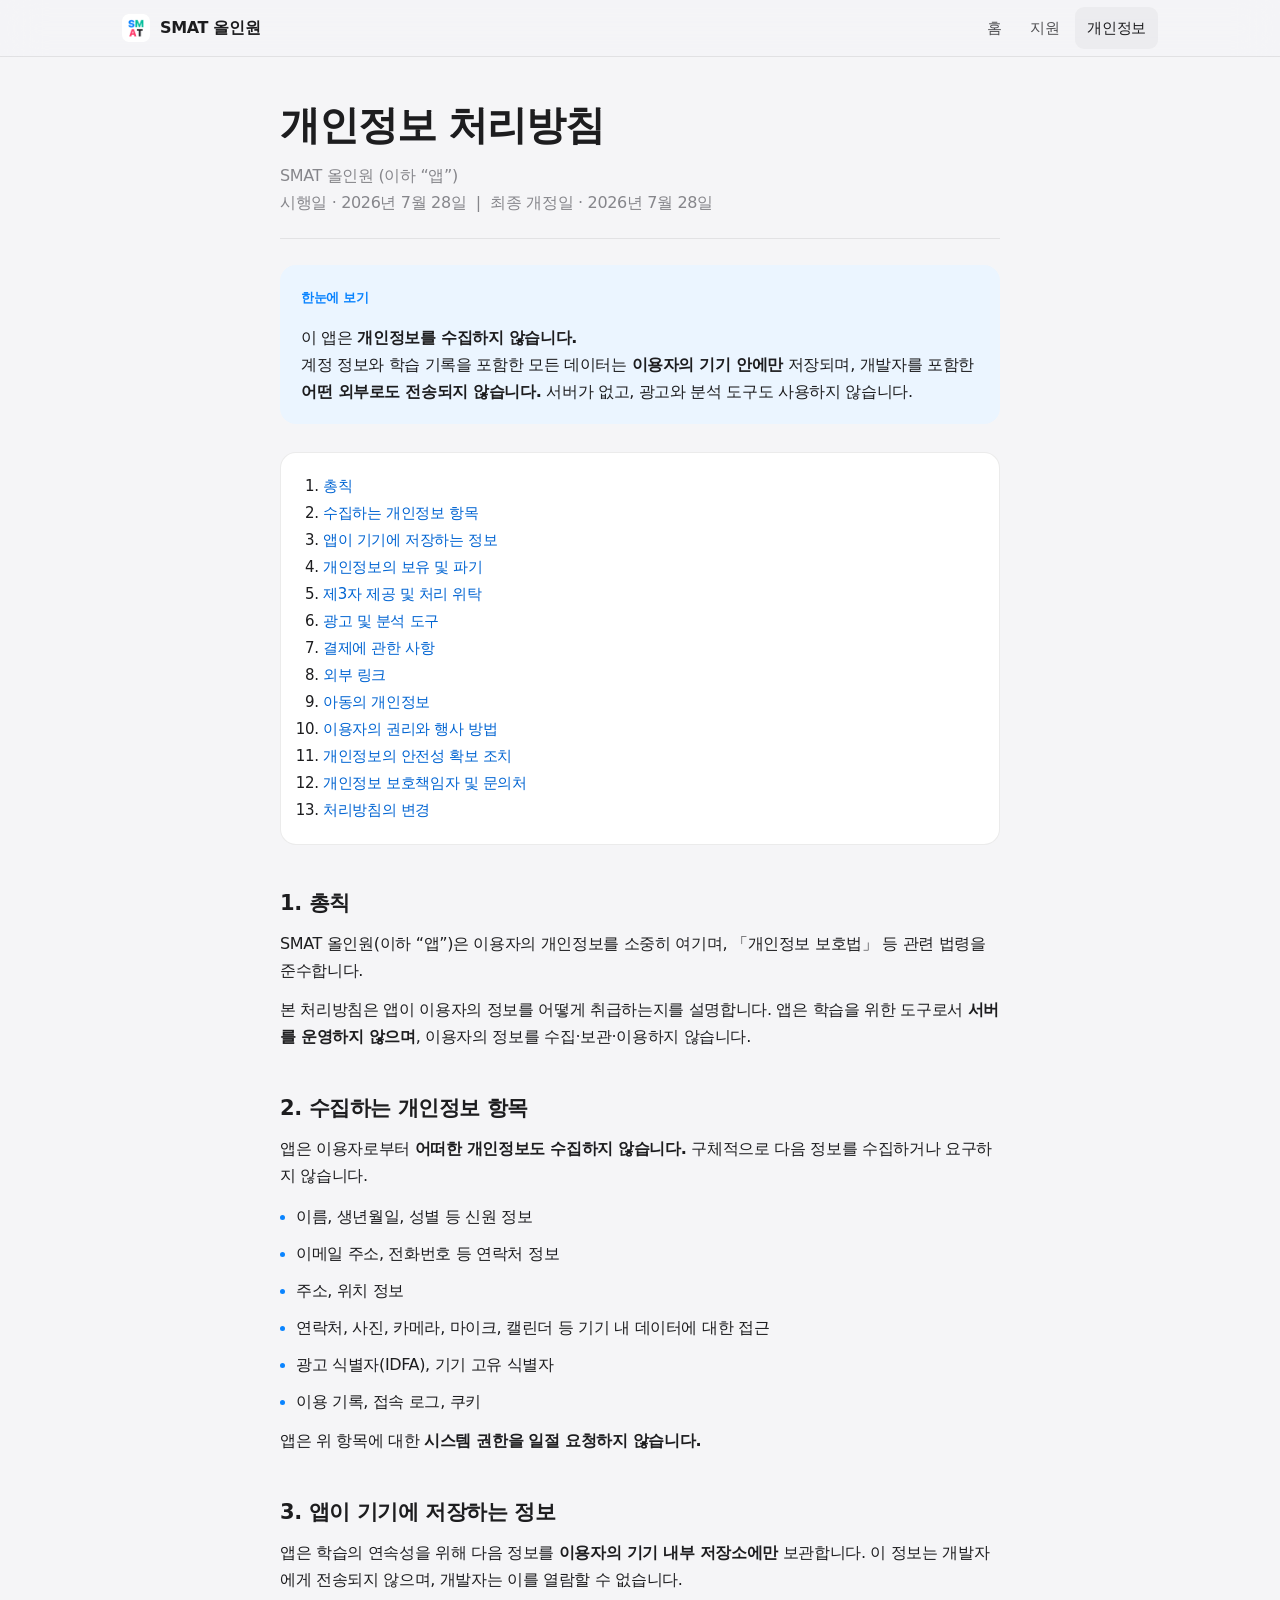
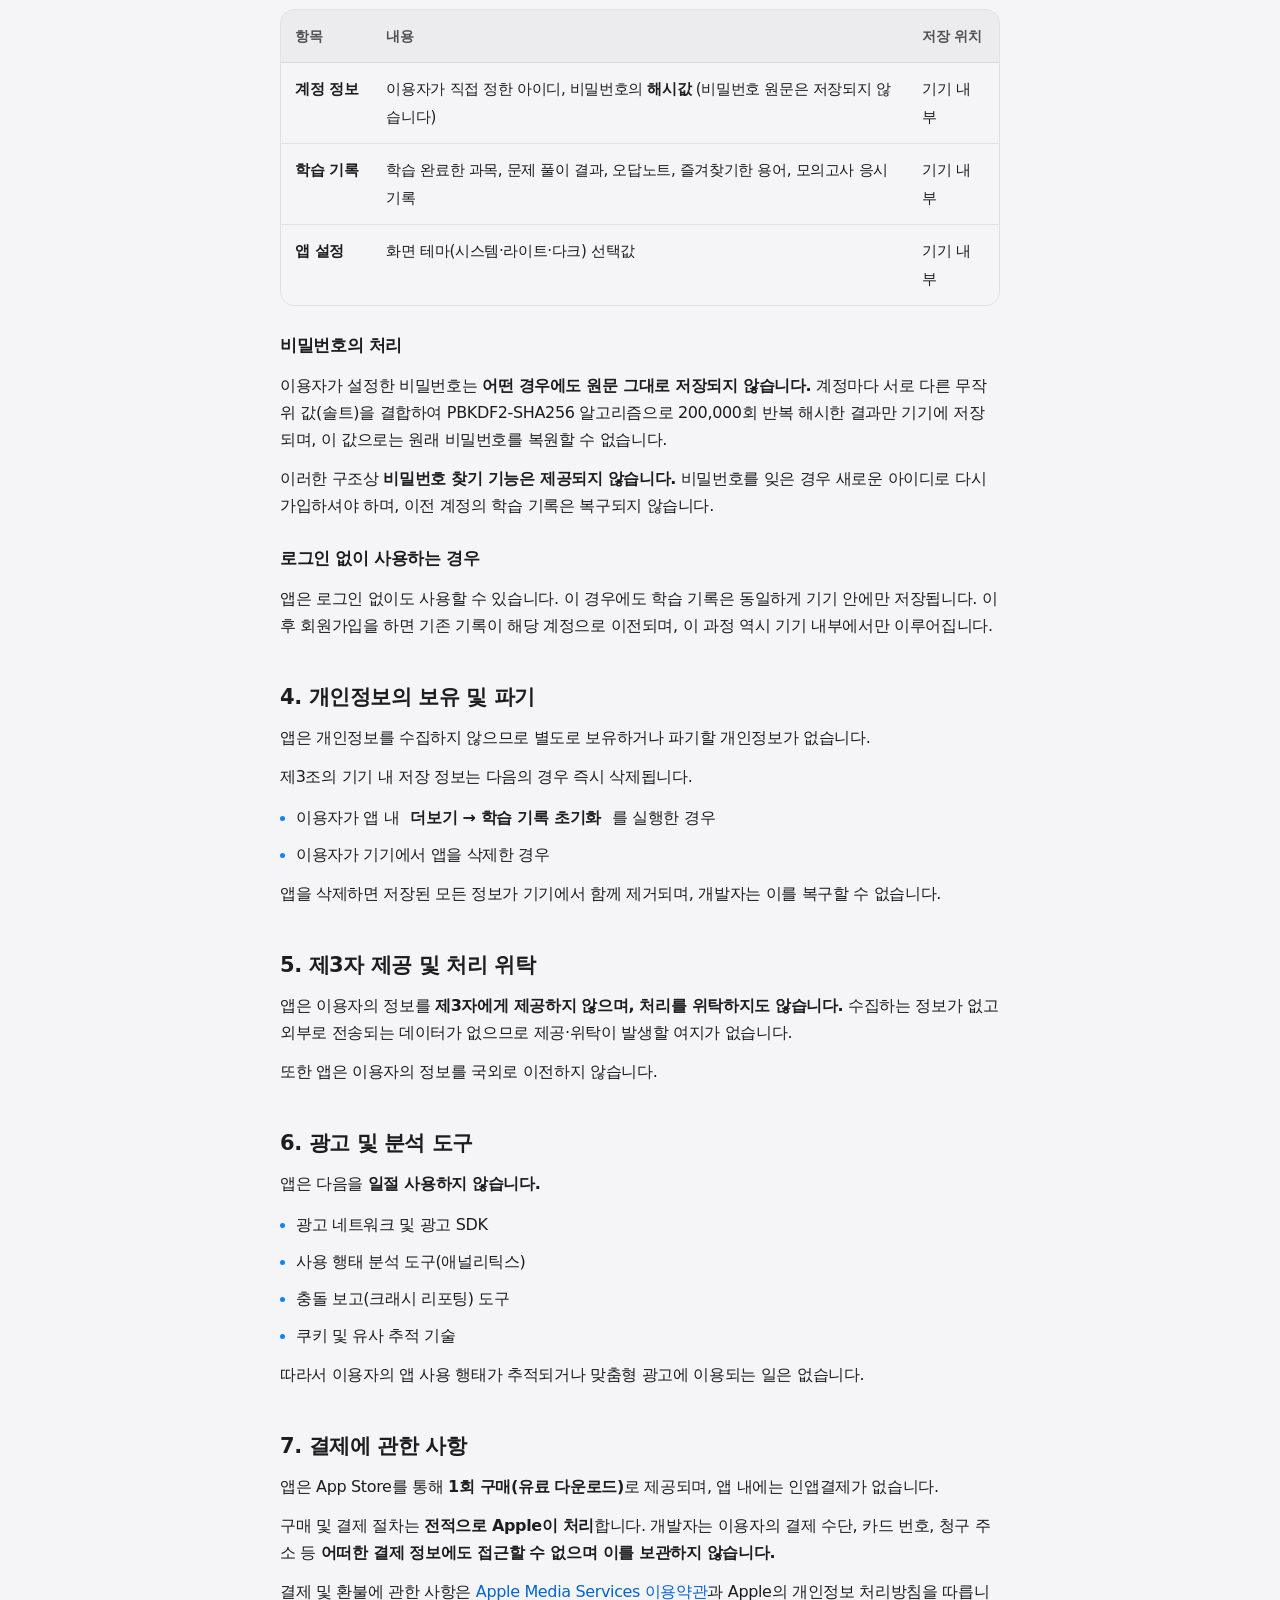
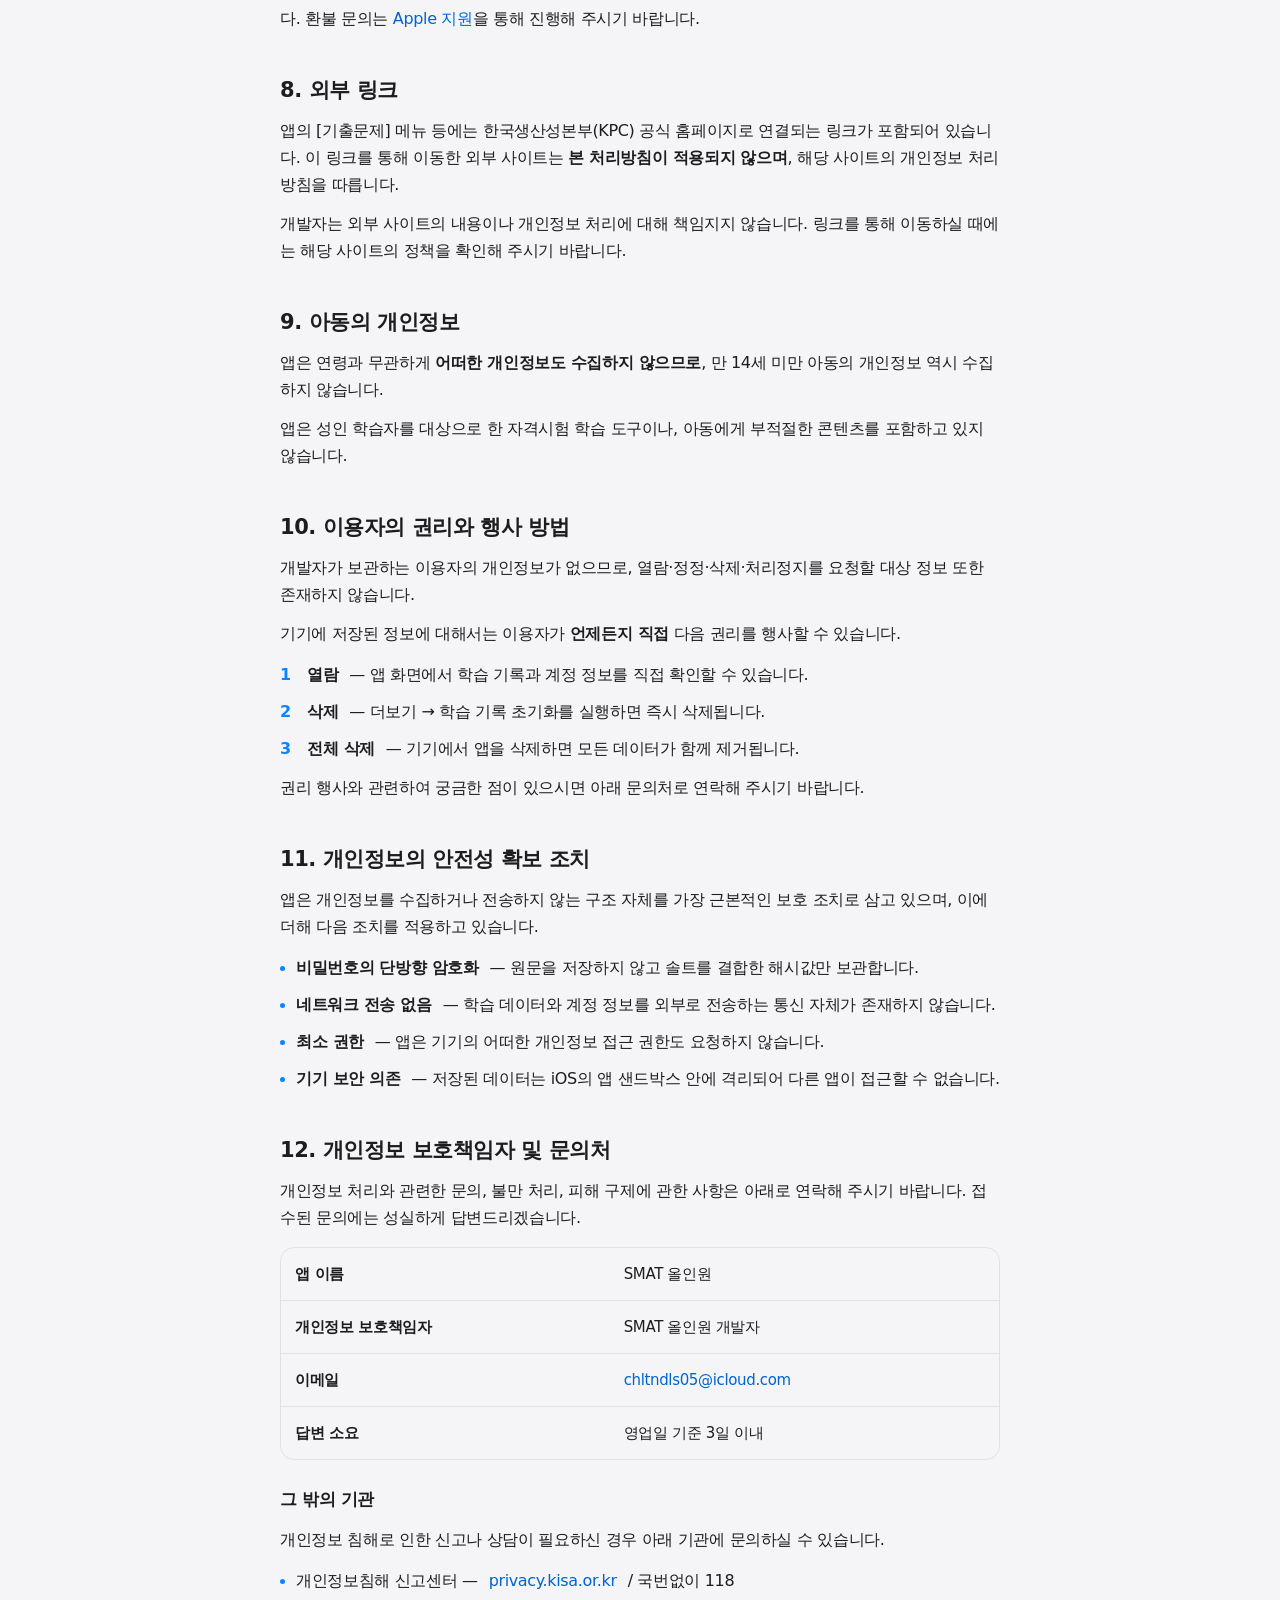
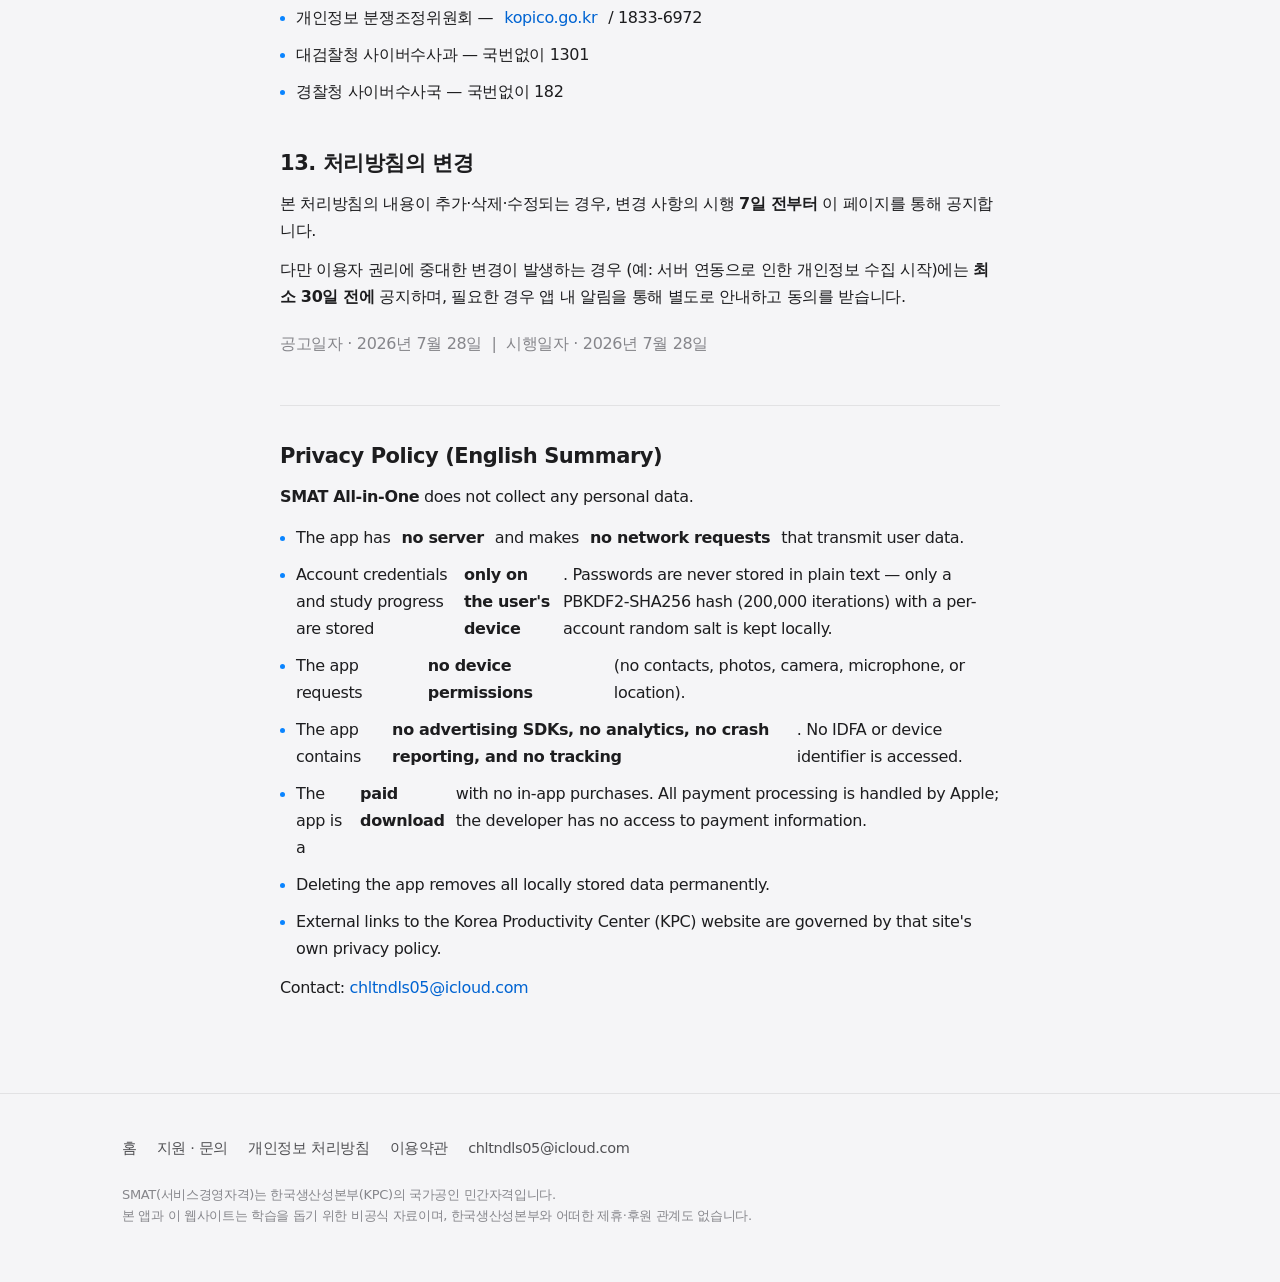
==== privacy.html @ 0e1e21f9 "SMAT 올인원 홈페이지 — 개인정보 처리방침 · 지원 · 이용약관" ====
<!doctype html>
<html lang="ko">
<head>
<meta charset="utf-8">
<meta name="viewport" content="width=device-width, initial-scale=1, viewport-fit=cover">
<title>개인정보 처리방침 — SMAT 올인원</title>
<meta name="description" content="SMAT 올인원 앱의 개인정보 처리방침. 이 앱은 개인정보를 수집하거나 외부로 전송하지 않습니다.">
<link rel="icon" href="assets/icon.png">
<link rel="stylesheet" href="style.css">
</head>
<body>

<header class="hd">
  <div class="hd__in">
    <a class="hd__logo" href="./"><img src="assets/icon.png" alt=""><span>SMAT 올인원</span></a>
    <nav class="hd__nav">
      <a href="./">홈</a>
      <a href="support.html">지원</a>
      <a href="privacy.html" aria-current="page">개인정보</a>
    </nav>
  </div>
</header>

<main class="wrap doc">

  <h1 class="h1">개인정보 처리방침</h1>
  <p class="doc__meta">
    SMAT 올인원 (이하 &ldquo;앱&rdquo;)<br>
    시행일 · 2026년 7월 28일 &nbsp;|&nbsp; 최종 개정일 · 2026년 7월 28일
  </p>

  <div class="note note--blue" style="margin-top:26px">
    <div class="note__t">한눈에 보기</div>
    <p>
      이 앱은 <b>개인정보를 수집하지 않습니다.</b><br>
      계정 정보와 학습 기록을 포함한 모든 데이터는 <b>이용자의 기기 안에만</b> 저장되며,
      개발자를 포함한 <b>어떤 외부로도 전송되지 않습니다.</b> 서버가 없고, 광고와 분석 도구도 사용하지 않습니다.
    </p>
  </div>

  <div class="toc">
    <ol>
      <li><a href="#a1">총칙</a></li>
      <li><a href="#a2">수집하는 개인정보 항목</a></li>
      <li><a href="#a3">앱이 기기에 저장하는 정보</a></li>
      <li><a href="#a4">개인정보의 보유 및 파기</a></li>
      <li><a href="#a5">제3자 제공 및 처리 위탁</a></li>
      <li><a href="#a6">광고 및 분석 도구</a></li>
      <li><a href="#a7">결제에 관한 사항</a></li>
      <li><a href="#a8">외부 링크</a></li>
      <li><a href="#a9">아동의 개인정보</a></li>
      <li><a href="#a10">이용자의 권리와 행사 방법</a></li>
      <li><a href="#a11">개인정보의 안전성 확보 조치</a></li>
      <li><a href="#a12">개인정보 보호책임자 및 문의처</a></li>
      <li><a href="#a13">처리방침의 변경</a></li>
    </ol>
  </div>

  <h2 id="a1">1. 총칙</h2>
  <p>
    SMAT 올인원(이하 &ldquo;앱&rdquo;)은 이용자의 개인정보를 소중히 여기며,
    「개인정보 보호법」 등 관련 법령을 준수합니다.
  </p>
  <p>
    본 처리방침은 앱이 이용자의 정보를 어떻게 취급하는지를 설명합니다.
    앱은 학습을 위한 도구로서 <b>서버를 운영하지 않으며</b>, 이용자의 정보를 수집·보관·이용하지 않습니다.
  </p>

  <h2 id="a2">2. 수집하는 개인정보 항목</h2>
  <p>
    앱은 이용자로부터 <b>어떠한 개인정보도 수집하지 않습니다.</b>
    구체적으로 다음 정보를 수집하거나 요구하지 않습니다.
  </p>
  <ul class="list">
    <li>이름, 생년월일, 성별 등 신원 정보</li>
    <li>이메일 주소, 전화번호 등 연락처 정보</li>
    <li>주소, 위치 정보</li>
    <li>연락처, 사진, 카메라, 마이크, 캘린더 등 기기 내 데이터에 대한 접근</li>
    <li>광고 식별자(IDFA), 기기 고유 식별자</li>
    <li>이용 기록, 접속 로그, 쿠키</li>
  </ul>
  <p>
    앱은 위 항목에 대한 <b>시스템 권한을 일절 요청하지 않습니다.</b>
  </p>

  <h2 id="a3">3. 앱이 기기에 저장하는 정보</h2>
  <p>
    앱은 학습의 연속성을 위해 다음 정보를 <b>이용자의 기기 내부 저장소에만</b> 보관합니다.
    이 정보는 개발자에게 전송되지 않으며, 개발자는 이를 열람할 수 없습니다.
  </p>

  <div class="tblwrap">
    <table class="tbl">
      <thead><tr><th>항목</th><th>내용</th><th>저장 위치</th></tr></thead>
      <tbody>
        <tr>
          <td>계정 정보</td>
          <td>이용자가 직접 정한 아이디, 비밀번호의 <b>해시값</b>
              (비밀번호 원문은 저장되지 않습니다)</td>
          <td>기기 내부</td>
        </tr>
        <tr>
          <td>학습 기록</td>
          <td>학습 완료한 과목, 문제 풀이 결과, 오답노트, 즐겨찾기한 용어, 모의고사 응시 기록</td>
          <td>기기 내부</td>
        </tr>
        <tr>
          <td>앱 설정</td>
          <td>화면 테마(시스템·라이트·다크) 선택값</td>
          <td>기기 내부</td>
        </tr>
      </tbody>
    </table>
  </div>

  <h3>비밀번호의 처리</h3>
  <p>
    이용자가 설정한 비밀번호는 <b>어떤 경우에도 원문 그대로 저장되지 않습니다.</b>
    계정마다 서로 다른 무작위 값(솔트)을 결합하여 PBKDF2-SHA256 알고리즘으로
    200,000회 반복 해시한 결과만 기기에 저장되며, 이 값으로는 원래 비밀번호를 복원할 수 없습니다.
  </p>
  <p>
    이러한 구조상 <b>비밀번호 찾기 기능은 제공되지 않습니다.</b>
    비밀번호를 잊은 경우 새로운 아이디로 다시 가입하셔야 하며, 이전 계정의 학습 기록은 복구되지 않습니다.
  </p>

  <h3>로그인 없이 사용하는 경우</h3>
  <p>
    앱은 로그인 없이도 사용할 수 있습니다. 이 경우에도 학습 기록은 동일하게 기기 안에만 저장됩니다.
    이후 회원가입을 하면 기존 기록이 해당 계정으로 이전되며, 이 과정 역시 기기 내부에서만 이루어집니다.
  </p>

  <h2 id="a4">4. 개인정보의 보유 및 파기</h2>
  <p>
    앱은 개인정보를 수집하지 않으므로 별도로 보유하거나 파기할 개인정보가 없습니다.
  </p>
  <p>
    제3조의 기기 내 저장 정보는 다음의 경우 즉시 삭제됩니다.
  </p>
  <ul class="list">
    <li>이용자가 앱 내 <b>더보기 &rarr; 학습 기록 초기화</b>를 실행한 경우</li>
    <li>이용자가 기기에서 앱을 삭제한 경우</li>
  </ul>
  <p>
    앱을 삭제하면 저장된 모든 정보가 기기에서 함께 제거되며, 개발자는 이를 복구할 수 없습니다.
  </p>

  <h2 id="a5">5. 제3자 제공 및 처리 위탁</h2>
  <p>
    앱은 이용자의 정보를 <b>제3자에게 제공하지 않으며, 처리를 위탁하지도 않습니다.</b>
    수집하는 정보가 없고 외부로 전송되는 데이터가 없으므로 제공·위탁이 발생할 여지가 없습니다.
  </p>
  <p>
    또한 앱은 이용자의 정보를 국외로 이전하지 않습니다.
  </p>

  <h2 id="a6">6. 광고 및 분석 도구</h2>
  <p>
    앱은 다음을 <b>일절 사용하지 않습니다.</b>
  </p>
  <ul class="list">
    <li>광고 네트워크 및 광고 SDK</li>
    <li>사용 행태 분석 도구(애널리틱스)</li>
    <li>충돌 보고(크래시 리포팅) 도구</li>
    <li>쿠키 및 유사 추적 기술</li>
  </ul>
  <p>
    따라서 이용자의 앱 사용 행태가 추적되거나 맞춤형 광고에 이용되는 일은 없습니다.
  </p>

  <h2 id="a7">7. 결제에 관한 사항</h2>
  <p>
    앱은 App Store를 통해 <b>1회 구매(유료 다운로드)</b>로 제공되며, 앱 내에는 인앱결제가 없습니다.
  </p>
  <p>
    구매 및 결제 절차는 <b>전적으로 Apple이 처리</b>합니다.
    개발자는 이용자의 결제 수단, 카드 번호, 청구 주소 등
    <b>어떠한 결제 정보에도 접근할 수 없으며 이를 보관하지 않습니다.</b>
  </p>
  <p>
    결제 및 환불에 관한 사항은
    <a href="https://www.apple.com/legal/internet-services/itunes/" target="_blank" rel="noopener noreferrer">Apple Media Services 이용약관</a>과
    Apple의 개인정보 처리방침을 따릅니다.
    환불 문의는 <a href="https://reportaproblem.apple.com/" target="_blank" rel="noopener noreferrer">Apple 지원</a>을 통해 진행해 주시기 바랍니다.
  </p>

  <h2 id="a8">8. 외부 링크</h2>
  <p>
    앱의 [기출문제] 메뉴 등에는 한국생산성본부(KPC) 공식 홈페이지로 연결되는 링크가 포함되어 있습니다.
    이 링크를 통해 이동한 외부 사이트는 <b>본 처리방침이 적용되지 않으며</b>,
    해당 사이트의 개인정보 처리방침을 따릅니다.
  </p>
  <p>
    개발자는 외부 사이트의 내용이나 개인정보 처리에 대해 책임지지 않습니다.
    링크를 통해 이동하실 때에는 해당 사이트의 정책을 확인해 주시기 바랍니다.
  </p>

  <h2 id="a9">9. 아동의 개인정보</h2>
  <p>
    앱은 연령과 무관하게 <b>어떠한 개인정보도 수집하지 않으므로</b>,
    만 14세 미만 아동의 개인정보 역시 수집하지 않습니다.
  </p>
  <p>
    앱은 성인 학습자를 대상으로 한 자격시험 학습 도구이나,
    아동에게 부적절한 콘텐츠를 포함하고 있지 않습니다.
  </p>

  <h2 id="a10">10. 이용자의 권리와 행사 방법</h2>
  <p>
    개발자가 보관하는 이용자의 개인정보가 없으므로,
    열람·정정·삭제·처리정지를 요청할 대상 정보 또한 존재하지 않습니다.
  </p>
  <p>
    기기에 저장된 정보에 대해서는 이용자가 <b>언제든지 직접</b> 다음 권리를 행사할 수 있습니다.
  </p>
  <ul class="list list--num">
    <li><b>열람</b> — 앱 화면에서 학습 기록과 계정 정보를 직접 확인할 수 있습니다.</li>
    <li><b>삭제</b> — 더보기 &rarr; 학습 기록 초기화를 실행하면 즉시 삭제됩니다.</li>
    <li><b>전체 삭제</b> — 기기에서 앱을 삭제하면 모든 데이터가 함께 제거됩니다.</li>
  </ul>
  <p>
    권리 행사와 관련하여 궁금한 점이 있으시면 아래 문의처로 연락해 주시기 바랍니다.
  </p>

  <h2 id="a11">11. 개인정보의 안전성 확보 조치</h2>
  <p>
    앱은 개인정보를 수집하거나 전송하지 않는 구조 자체를 가장 근본적인 보호 조치로 삼고 있으며,
    이에 더해 다음 조치를 적용하고 있습니다.
  </p>
  <ul class="list">
    <li><b>비밀번호의 단방향 암호화</b> — 원문을 저장하지 않고 솔트를 결합한 해시값만 보관합니다.</li>
    <li><b>네트워크 전송 없음</b> — 학습 데이터와 계정 정보를 외부로 전송하는 통신 자체가 존재하지 않습니다.</li>
    <li><b>최소 권한</b> — 앱은 기기의 어떠한 개인정보 접근 권한도 요청하지 않습니다.</li>
    <li><b>기기 보안 의존</b> — 저장된 데이터는 iOS의 앱 샌드박스 안에 격리되어 다른 앱이 접근할 수 없습니다.</li>
  </ul>

  <h2 id="a12">12. 개인정보 보호책임자 및 문의처</h2>
  <p>
    개인정보 처리와 관련한 문의, 불만 처리, 피해 구제에 관한 사항은 아래로 연락해 주시기 바랍니다.
    접수된 문의에는 성실하게 답변드리겠습니다.
  </p>

  <div class="tblwrap">
    <table class="tbl">
      <tbody>
        <tr><td>앱 이름</td><td>SMAT 올인원</td></tr>
        <tr><td>개인정보 보호책임자</td><td>SMAT 올인원 개발자</td></tr>
        <tr><td>이메일</td><td><a href="mailto:chltndls05@icloud.com">chltndls05@icloud.com</a></td></tr>
        <tr><td>답변 소요</td><td>영업일 기준 3일 이내</td></tr>
      </tbody>
    </table>
  </div>

  <h3>그 밖의 기관</h3>
  <p>
    개인정보 침해로 인한 신고나 상담이 필요하신 경우 아래 기관에 문의하실 수 있습니다.
  </p>
  <ul class="list">
    <li>개인정보침해 신고센터 — <a href="https://privacy.kisa.or.kr" target="_blank" rel="noopener noreferrer">privacy.kisa.or.kr</a> / 국번없이 118</li>
    <li>개인정보 분쟁조정위원회 — <a href="https://www.kopico.go.kr" target="_blank" rel="noopener noreferrer">kopico.go.kr</a> / 1833-6972</li>
    <li>대검찰청 사이버수사과 — 국번없이 1301</li>
    <li>경찰청 사이버수사국 — 국번없이 182</li>
  </ul>

  <h2 id="a13">13. 처리방침의 변경</h2>
  <p>
    본 처리방침의 내용이 추가·삭제·수정되는 경우,
    변경 사항의 시행 <b>7일 전부터</b> 이 페이지를 통해 공지합니다.
  </p>
  <p>
    다만 이용자 권리에 중대한 변경이 발생하는 경우
    (예: 서버 연동으로 인한 개인정보 수집 시작)에는 <b>최소 30일 전에</b> 공지하며,
    필요한 경우 앱 내 알림을 통해 별도로 안내하고 동의를 받습니다.
  </p>
  <p class="small muted" style="margin-top:20px">
    공고일자 · 2026년 7월 28일 &nbsp;|&nbsp; 시행일자 · 2026년 7월 28일
  </p>

  <hr style="border:0;border-top:1px solid var(--hairline);margin:48px 0 0">

  <h2 id="en" style="margin-top:36px">Privacy Policy (English Summary)</h2>
  <p>
    <b>SMAT All-in-One</b> does not collect any personal data.
  </p>
  <ul class="list">
    <li>The app has <b>no server</b> and makes <b>no network requests</b> that transmit user data.</li>
    <li>Account credentials and study progress are stored <b>only on the user's device</b>.
        Passwords are never stored in plain text &mdash; only a PBKDF2-SHA256 hash (200,000 iterations)
        with a per-account random salt is kept locally.</li>
    <li>The app requests <b>no device permissions</b> (no contacts, photos, camera, microphone, or location).</li>
    <li>The app contains <b>no advertising SDKs, no analytics, no crash reporting, and no tracking</b>.
        No IDFA or device identifier is accessed.</li>
    <li>The app is a <b>paid download</b> with no in-app purchases. All payment processing is handled by Apple;
        the developer has no access to payment information.</li>
    <li>Deleting the app removes all locally stored data permanently.</li>
    <li>External links to the Korea Productivity Center (KPC) website are governed by that site's own privacy policy.</li>
  </ul>
  <p>
    Contact: <a href="mailto:chltndls05@icloud.com">chltndls05@icloud.com</a>
  </p>

</main>

<footer class="ft">
  <div class="wrap wrap--wide">
    <nav class="ft__nav">
      <a href="./">홈</a>
      <a href="support.html">지원 · 문의</a>
      <a href="privacy.html">개인정보 처리방침</a>
      <a href="terms.html">이용약관</a>
      <a href="mailto:chltndls05@icloud.com">chltndls05@icloud.com</a>
    </nav>
    <p class="ft__legal">
      SMAT(서비스경영자격)는 한국생산성본부(KPC)의 국가공인 민간자격입니다.<br>
      본 앱과 이 웹사이트는 학습을 돕기 위한 비공식 자료이며, 한국생산성본부와 어떠한 제휴·후원 관계도 없습니다.
    </p>
  </div>
</footer>

</body>
</html>
---- style.css ----
/* ============================================================
   SMAT 올인원 — 공식 홈페이지
   앱과 같은 디자인 토큰 (Apple HIG 기반)
   ============================================================ */

:root {
  --canvas: #f5f5f7;
  --surface: #ffffff;
  --fg: #1d1d1f;
  --secondary: #515154;
  --muted: #86868b;
  --link: #0064d2;
  --hairline: rgba(0, 0, 0, 0.08);
  --fill-quiet: rgba(120, 120, 128, 0.07);

  --blue: #0a84ff;
  --mint: #009b7e;
  --coral: #ff3b6b;

  --measure: 720px;
  --wide: 1080px;

  --font: -apple-system, BlinkMacSystemFont, "SF Pro Text", "Pretendard Variable",
    Pretendard, "Apple SD Gothic Neo", "Noto Sans KR", system-ui, sans-serif;
}

@media (prefers-color-scheme: dark) {
  :root {
    --canvas: #000000;
    --surface: #1c1c1e;
    --fg: #f5f5f7;
    --secondary: #aeaeb2;
    --muted: #8e8e93;
    --link: #6bb6ff;
    --hairline: rgba(255, 255, 255, 0.1);
    --fill-quiet: rgba(120, 120, 128, 0.18);
    --mint: #00b895;
  }
}

*, *::before, *::after { box-sizing: border-box; }
html { -webkit-text-size-adjust: 100%; scroll-behavior: smooth; }
body {
  margin: 0;
  font-family: var(--font);
  font-size: 17px;
  line-height: 28px;
  letter-spacing: -0.35px;
  color: var(--fg);
  background: var(--canvas);
  -webkit-font-smoothing: antialiased;
}
h1, h2, h3, h4, p, ul, ol, dl, dd { margin: 0; }
ul, ol { padding-left: 0; }
a { color: var(--link); text-decoration: none; }
a:hover { text-decoration: underline; }
img { max-width: 100%; height: auto; display: block; }
:focus-visible { outline: 2.5px solid var(--blue); outline-offset: 3px; border-radius: 6px; }

/* ── 레이아웃 ── */
.wrap { max-width: var(--measure); margin: 0 auto; padding: 0 22px; }
.wrap--wide { max-width: var(--wide); }
.section { padding: 64px 0; }
.section--tight { padding: 40px 0; }

/* ── 헤더 ── */
.hd {
  position: sticky; top: 0; z-index: 20;
  background: color-mix(in srgb, var(--canvas) 82%, transparent);
  backdrop-filter: saturate(180%) blur(20px);
  -webkit-backdrop-filter: saturate(180%) blur(20px);
  border-bottom: 1px solid var(--hairline);
}
.hd__in {
  max-width: var(--wide); margin: 0 auto; padding: 0 22px;
  height: 56px; display: flex; align-items: center; gap: 10px;
}
.hd__logo { display: flex; align-items: center; gap: 10px; color: var(--fg); font-weight: 600; font-size: 16px; }
.hd__logo:hover { text-decoration: none; }
.hd__logo img { width: 28px; height: 28px; border-radius: 7px; }
.hd__nav { margin-left: auto; display: flex; gap: 4px; }
.hd__nav a {
  padding: 7px 12px; border-radius: 9px; font-size: 14.5px;
  color: var(--secondary); font-weight: 500;
}
.hd__nav a:hover { background: var(--fill-quiet); text-decoration: none; color: var(--fg); }
.hd__nav a[aria-current] { color: var(--fg); background: var(--fill-quiet); }

/* ── 타이포 ── */
.h1 { font-size: 40px; line-height: 49px; font-weight: 700; letter-spacing: -1.1px; }
.h2 { font-size: 26px; line-height: 34px; font-weight: 700; letter-spacing: -0.6px; margin-top: 48px; }
.h3 { font-size: 18px; line-height: 26px; font-weight: 600; letter-spacing: -0.35px; margin-top: 30px; }
.lead { font-size: 19px; line-height: 31px; color: var(--secondary); }
.small { font-size: 14.5px; line-height: 23px; }
.muted { color: var(--muted); }
p + p, p + ul, ul + p, .h3 + p, p + .note { margin-top: 14px; }
.h2 + p, .h2 + ul { margin-top: 14px; }

/* ── 본문 목록 ── */
.list { display: flex; flex-direction: column; gap: 10px; margin-top: 14px; list-style: none; }
.list li { display: flex; gap: 11px; }
.list li::before {
  content: ""; flex: none; width: 5px; height: 5px; border-radius: 50%;
  background: var(--blue); margin-top: 12px;
}
.list--num { counter-reset: n; }
.list--num li::before {
  counter-increment: n; content: counter(n); width: auto; height: auto;
  background: none; color: var(--blue); font-weight: 700; margin-top: 0; min-width: 16px;
}

/* ── 히어로 ── */
.hero { padding: 72px 0 40px; text-align: center; }
.hero__icon { width: 96px; height: 96px; border-radius: 22px; margin: 0 auto 26px; box-shadow: 0 6px 24px rgba(0,0,0,.1); }
.hero__title { font-size: 46px; line-height: 54px; font-weight: 700; letter-spacing: -1.4px; }
.hero__sub { margin-top: 16px; font-size: 19px; line-height: 30px; color: var(--secondary); }
.hero__price {
  display: inline-flex; align-items: baseline; gap: 8px; margin-top: 26px;
  padding: 9px 18px; border-radius: 999px; background: var(--surface);
  border: 1px solid var(--hairline); font-size: 15px; color: var(--secondary);
}
.hero__price b { font-size: 19px; color: var(--fg); font-weight: 700; letter-spacing: -0.4px; }

/* ── 색 점 ── */
.dots { display: flex; gap: 7px; justify-content: center; margin-top: 22px; }
.dots span { width: 34px; height: 6px; border-radius: 3px; }

/* ── 카드 ── */
.cards { display: grid; grid-template-columns: 1fr; gap: 14px; margin-top: 26px; }
.card {
  background: var(--surface); border: 1px solid var(--hairline);
  border-radius: 18px; padding: 22px;
}
.card__t { font-size: 17px; font-weight: 600; letter-spacing: -0.35px; }
.card__d { margin-top: 6px; font-size: 15px; line-height: 24px; color: var(--secondary); }
.card__tag { font-size: 12px; font-weight: 700; letter-spacing: 0; }

/* ── 스크린샷 ── */
.shots {
  display: flex; gap: 18px; overflow-x: auto; padding: 6px 22px 22px;
  scroll-snap-type: x mandatory; -webkit-overflow-scrolling: touch;
}
.shots figure { flex: none; width: 220px; scroll-snap-align: center; margin: 0; }
.shots img { border-radius: 20px; box-shadow: 0 6px 26px rgba(0,0,0,.12); }
.shots figcaption { margin-top: 12px; text-align: center; font-size: 13.5px; color: var(--muted); }

/* ── 표 ── */
.tbl { width: 100%; border-collapse: collapse; margin-top: 16px; font-size: 15px; }
.tbl th, .tbl td { padding: 12px 14px; text-align: left; border-bottom: 1px solid var(--hairline); vertical-align: top; }
.tbl th { background: var(--fill-quiet); font-size: 13.5px; font-weight: 600; color: var(--secondary); white-space: nowrap; }
.tbl td:first-child { font-weight: 600; white-space: nowrap; }
.tblwrap { overflow-x: auto; border: 1px solid var(--hairline); border-radius: 14px; margin-top: 16px; }
.tblwrap .tbl { margin-top: 0; }
.tblwrap .tbl tr:last-child td { border-bottom: 0; }

/* ── 강조 박스 ── */
.note {
  background: var(--surface); border: 1px solid var(--hairline);
  border-radius: 16px; padding: 18px 20px; margin-top: 20px;
}
.note--blue { background: color-mix(in srgb, var(--blue) 8%, var(--surface)); border-color: transparent; }
.note__t { font-size: 13px; font-weight: 700; color: var(--blue); margin-bottom: 7px; }
.note p { font-size: 15px; line-height: 25px; }

/* ── 버튼 ── */
.btn {
  display: inline-flex; align-items: center; justify-content: center;
  height: 50px; padding: 0 24px; border-radius: 14px;
  font-size: 16.5px; font-weight: 600; letter-spacing: -0.35px;
  background: var(--blue); color: #fff;
}
.btn:hover { text-decoration: none; opacity: .9; }
.btn--quiet { background: var(--fill-quiet); color: var(--fg); }

/* ── 정책 문서 ── */
.doc { padding: 44px 0 20px; }
.doc__meta {
  margin-top: 18px; font-size: 14px; color: var(--muted);
  padding-bottom: 22px; border-bottom: 1px solid var(--hairline);
}
.doc h2 { font-size: 21px; line-height: 29px; font-weight: 700; letter-spacing: -0.45px; margin-top: 44px; }
.doc h3 { font-size: 16.5px; font-weight: 600; margin-top: 26px; }
.doc p, .doc li { font-size: 16px; line-height: 27px; }
.doc p { margin-top: 12px; }
.toc {
  background: var(--surface); border: 1px solid var(--hairline);
  border-radius: 16px; padding: 20px 22px; margin-top: 28px;
}
.toc ol { margin: 0; padding-left: 20px; }
.toc li { font-size: 15px; line-height: 27px; }

/* ── 푸터 ── */
.ft { border-top: 1px solid var(--hairline); padding: 40px 0 56px; margin-top: 72px; }
.ft__nav { display: flex; flex-wrap: wrap; gap: 8px 20px; }
.ft__nav a { font-size: 14.5px; color: var(--secondary); }
.ft__legal { margin-top: 22px; font-size: 13px; line-height: 21px; color: var(--muted); }

/* ── 반응형 ── */
@media (min-width: 700px) {
  .cards { grid-template-columns: repeat(2, 1fr); }
  /* 넓은 화면에서는 캐러셀 대신 격자로 — 양옆이 잘리지 않도록 */
  .shots {
    display: grid; grid-template-columns: repeat(3, minmax(0, 1fr));
    gap: 28px 24px; overflow: visible;
    max-width: var(--wide); margin: 0 auto; padding: 6px 22px 22px;
  }
  .shots figure { width: 100%; max-width: 240px; justify-self: center; }
}
@media (min-width: 1000px) {
  .cards--3 { grid-template-columns: repeat(3, 1fr); }
}
@media (max-width: 560px) {
  .hero { padding: 48px 0 30px; }
  .hero__title { font-size: 36px; line-height: 44px; }
  .h1 { font-size: 32px; line-height: 41px; }
  .hd__nav a { padding: 7px 9px; font-size: 13.5px; }
}
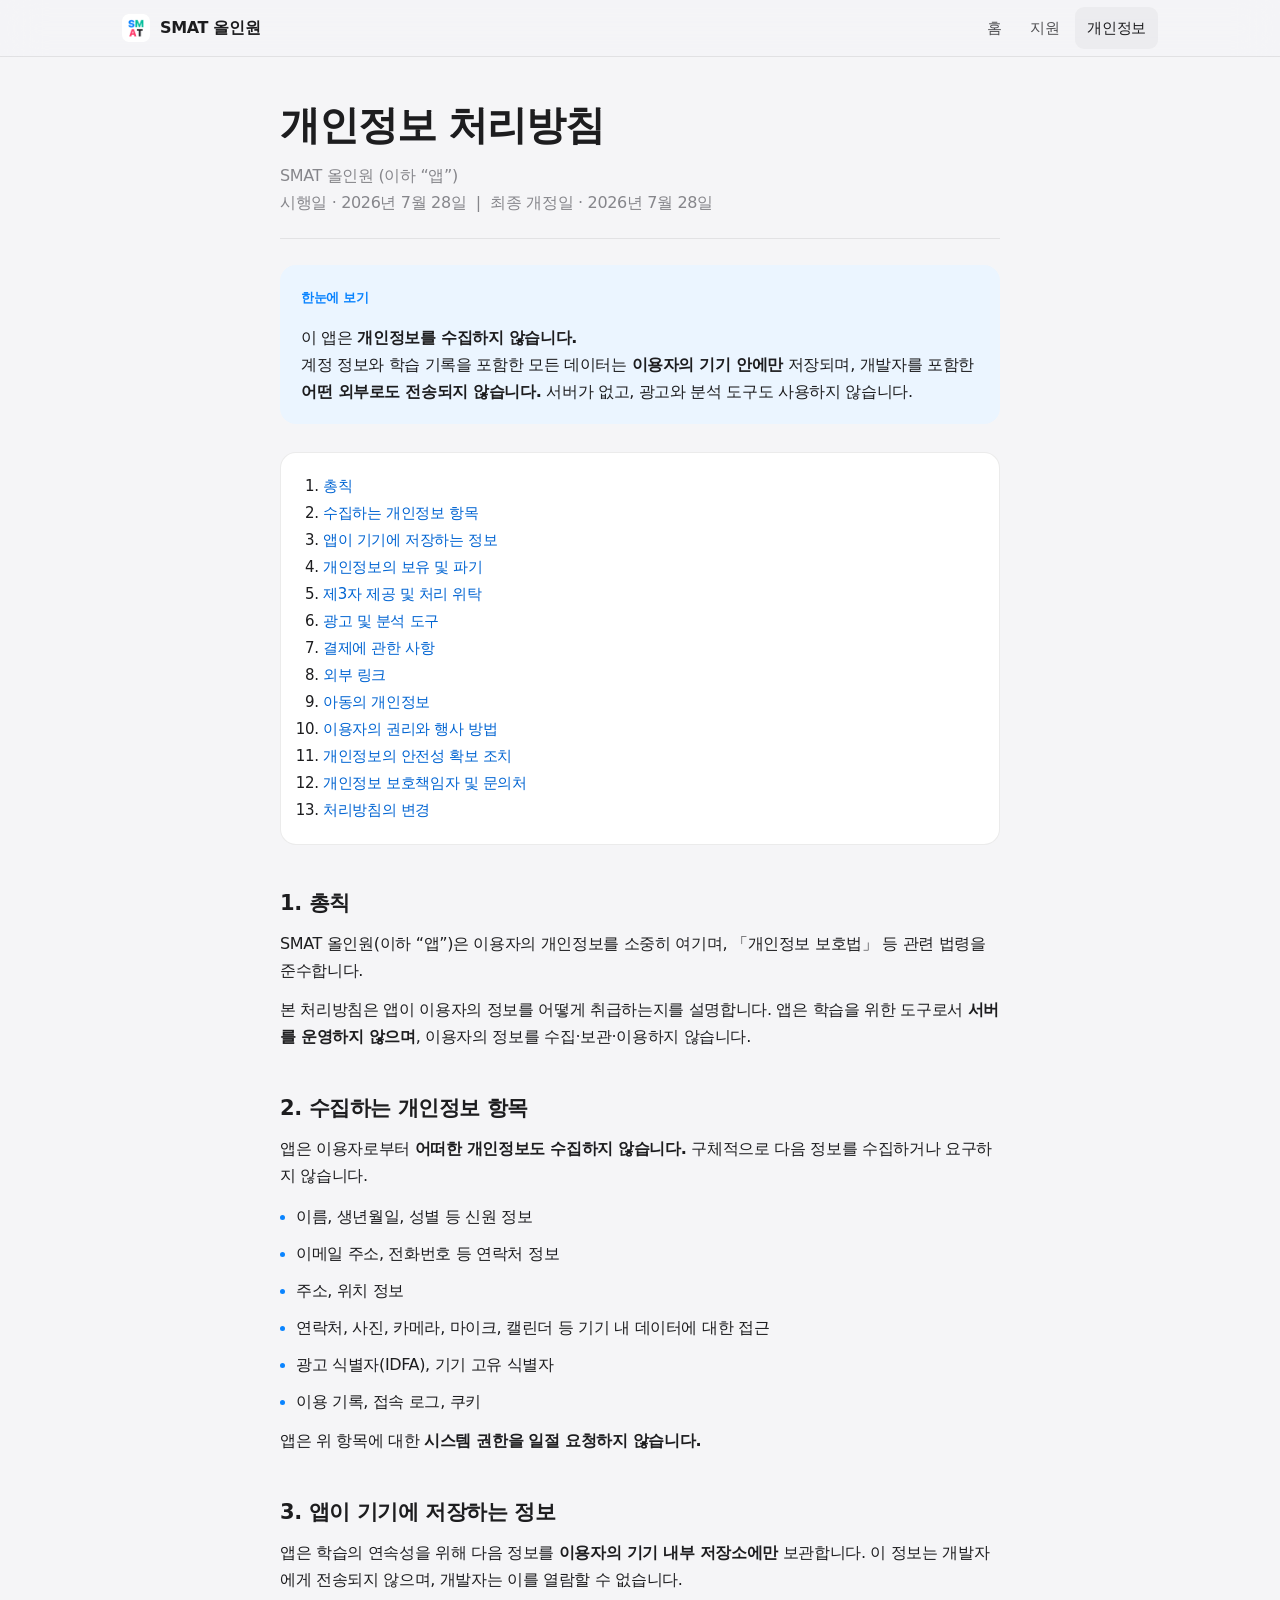
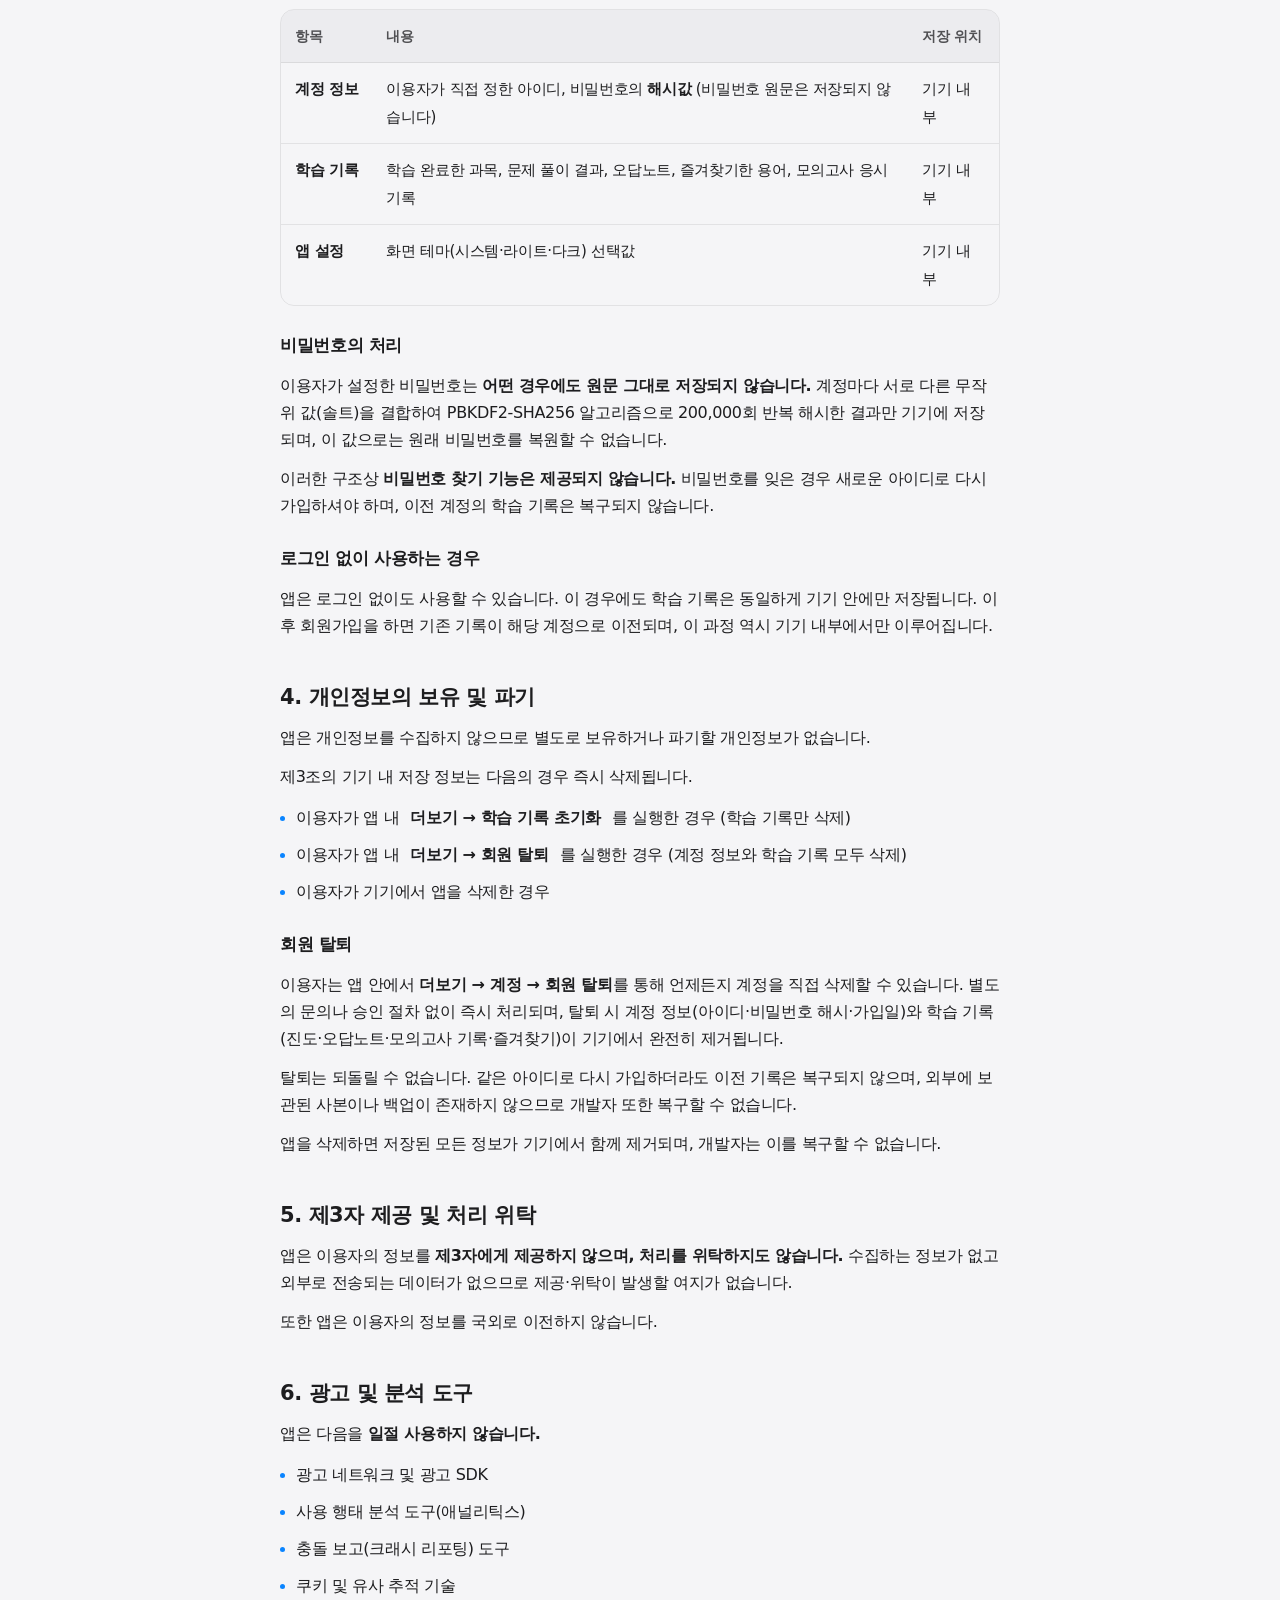
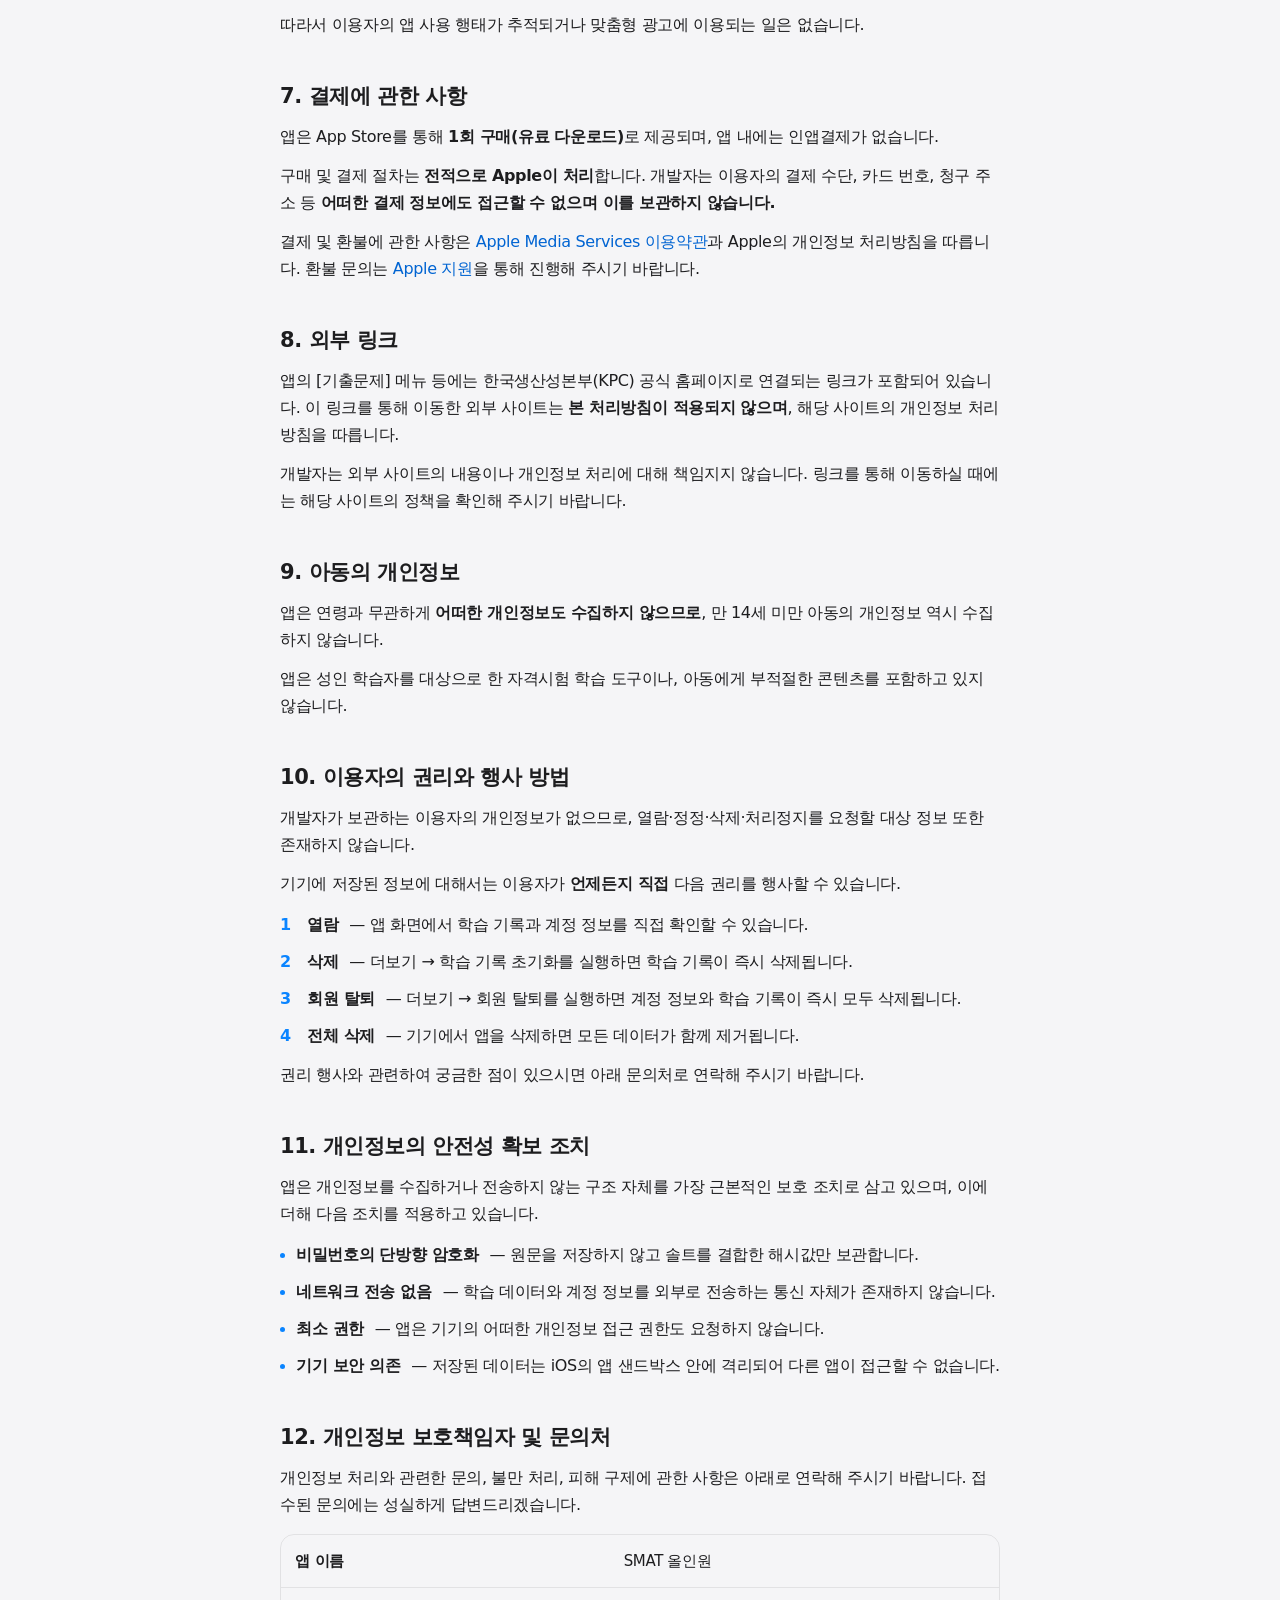
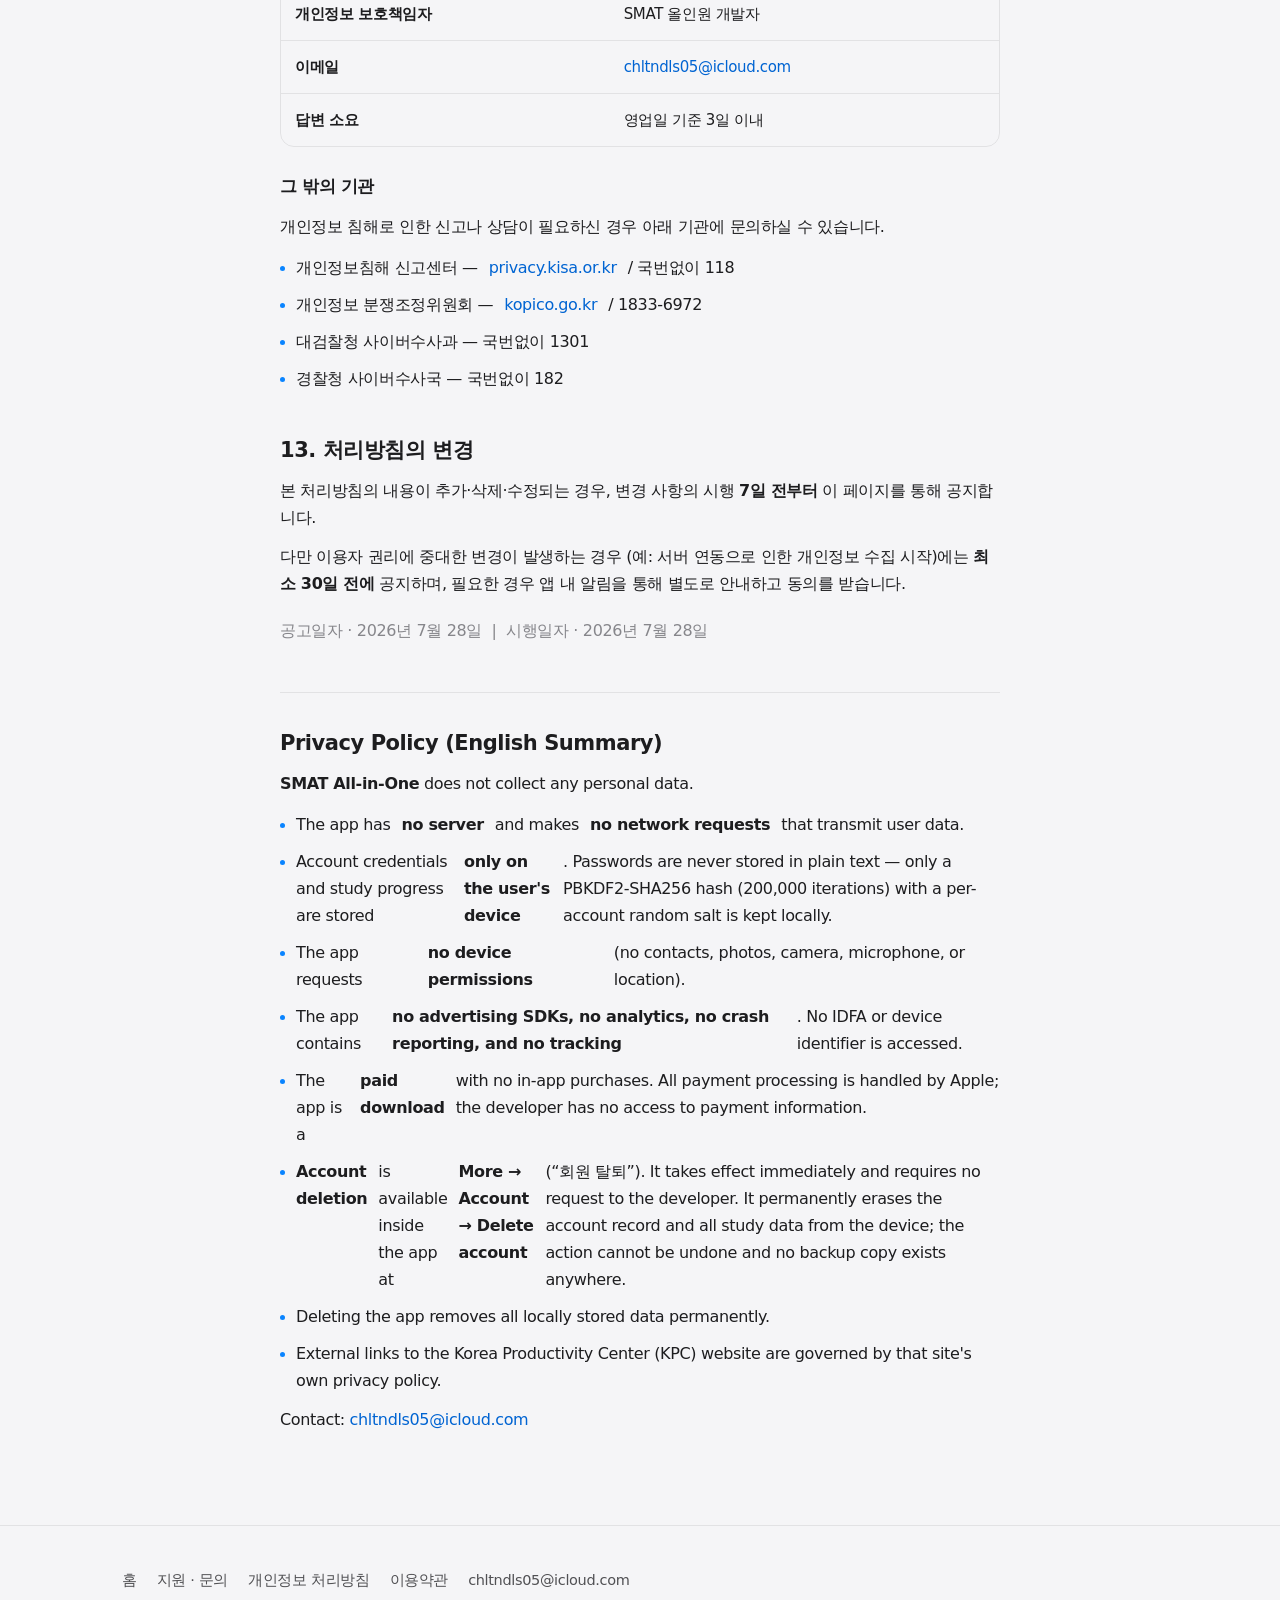
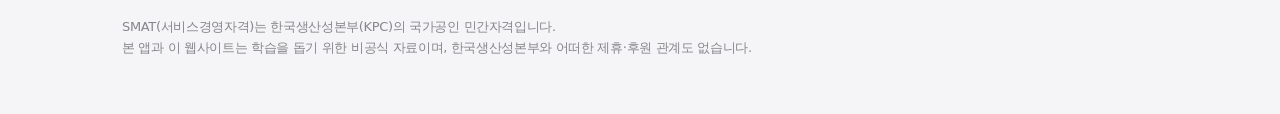
==== commit 4456d13d: "개인정보 처리방침에 회원 탈퇴 조항 추가 앱에 회원 탈퇴(더보기 → 계정 → 회원 탈퇴)를 추가한 것에 맞춰 방침을 갱신한다. App Store 심사에서 앱 동작과 방침을 대조하므" ====
--- a/privacy.html
+++ b/privacy.html
@@ -138,9 +138,20 @@
     제3조의 기기 내 저장 정보는 다음의 경우 즉시 삭제됩니다.
   </p>
   <ul class="list">
-    <li>이용자가 앱 내 <b>더보기 &rarr; 학습 기록 초기화</b>를 실행한 경우</li>
+    <li>이용자가 앱 내 <b>더보기 &rarr; 학습 기록 초기화</b>를 실행한 경우 (학습 기록만 삭제)</li>
+    <li>이용자가 앱 내 <b>더보기 &rarr; 회원 탈퇴</b>를 실행한 경우 (계정 정보와 학습 기록 모두 삭제)</li>
     <li>이용자가 기기에서 앱을 삭제한 경우</li>
   </ul>
+  <h3>회원 탈퇴</h3>
+  <p>
+    이용자는 앱 안에서 <b>더보기 &rarr; 계정 &rarr; 회원 탈퇴</b>를 통해 언제든지 계정을 직접 삭제할 수 있습니다.
+    별도의 문의나 승인 절차 없이 즉시 처리되며, 탈퇴 시 계정 정보(아이디·비밀번호 해시·가입일)와
+    학습 기록(진도·오답노트·모의고사 기록·즐겨찾기)이 기기에서 완전히 제거됩니다.
+  </p>
+  <p>
+    탈퇴는 되돌릴 수 없습니다. 같은 아이디로 다시 가입하더라도 이전 기록은 복구되지 않으며,
+    외부에 보관된 사본이나 백업이 존재하지 않으므로 개발자 또한 복구할 수 없습니다.
+  </p>
   <p>
     앱을 삭제하면 저장된 모든 정보가 기기에서 함께 제거되며, 개발자는 이를 복구할 수 없습니다.
   </p>
@@ -215,7 +226,8 @@
   </p>
   <ul class="list list--num">
     <li><b>열람</b> — 앱 화면에서 학습 기록과 계정 정보를 직접 확인할 수 있습니다.</li>
-    <li><b>삭제</b> — 더보기 &rarr; 학습 기록 초기화를 실행하면 즉시 삭제됩니다.</li>
+    <li><b>삭제</b> — 더보기 &rarr; 학습 기록 초기화를 실행하면 학습 기록이 즉시 삭제됩니다.</li>
+    <li><b>회원 탈퇴</b> — 더보기 &rarr; 회원 탈퇴를 실행하면 계정 정보와 학습 기록이 즉시 모두 삭제됩니다.</li>
     <li><b>전체 삭제</b> — 기기에서 앱을 삭제하면 모든 데이터가 함께 제거됩니다.</li>
   </ul>
   <p>
@@ -292,6 +304,10 @@
         No IDFA or device identifier is accessed.</li>
     <li>The app is a <b>paid download</b> with no in-app purchases. All payment processing is handled by Apple;
         the developer has no access to payment information.</li>
+    <li><b>Account deletion</b> is available inside the app at <b>More &rarr; Account &rarr; Delete account</b>
+        (&ldquo;회원 탈퇴&rdquo;). It takes effect immediately and requires no request to the developer.
+        It permanently erases the account record and all study data from the device; the action cannot be undone
+        and no backup copy exists anywhere.</li>
     <li>Deleting the app removes all locally stored data permanently.</li>
     <li>External links to the Korea Productivity Center (KPC) website are governed by that site's own privacy policy.</li>
   </ul>
